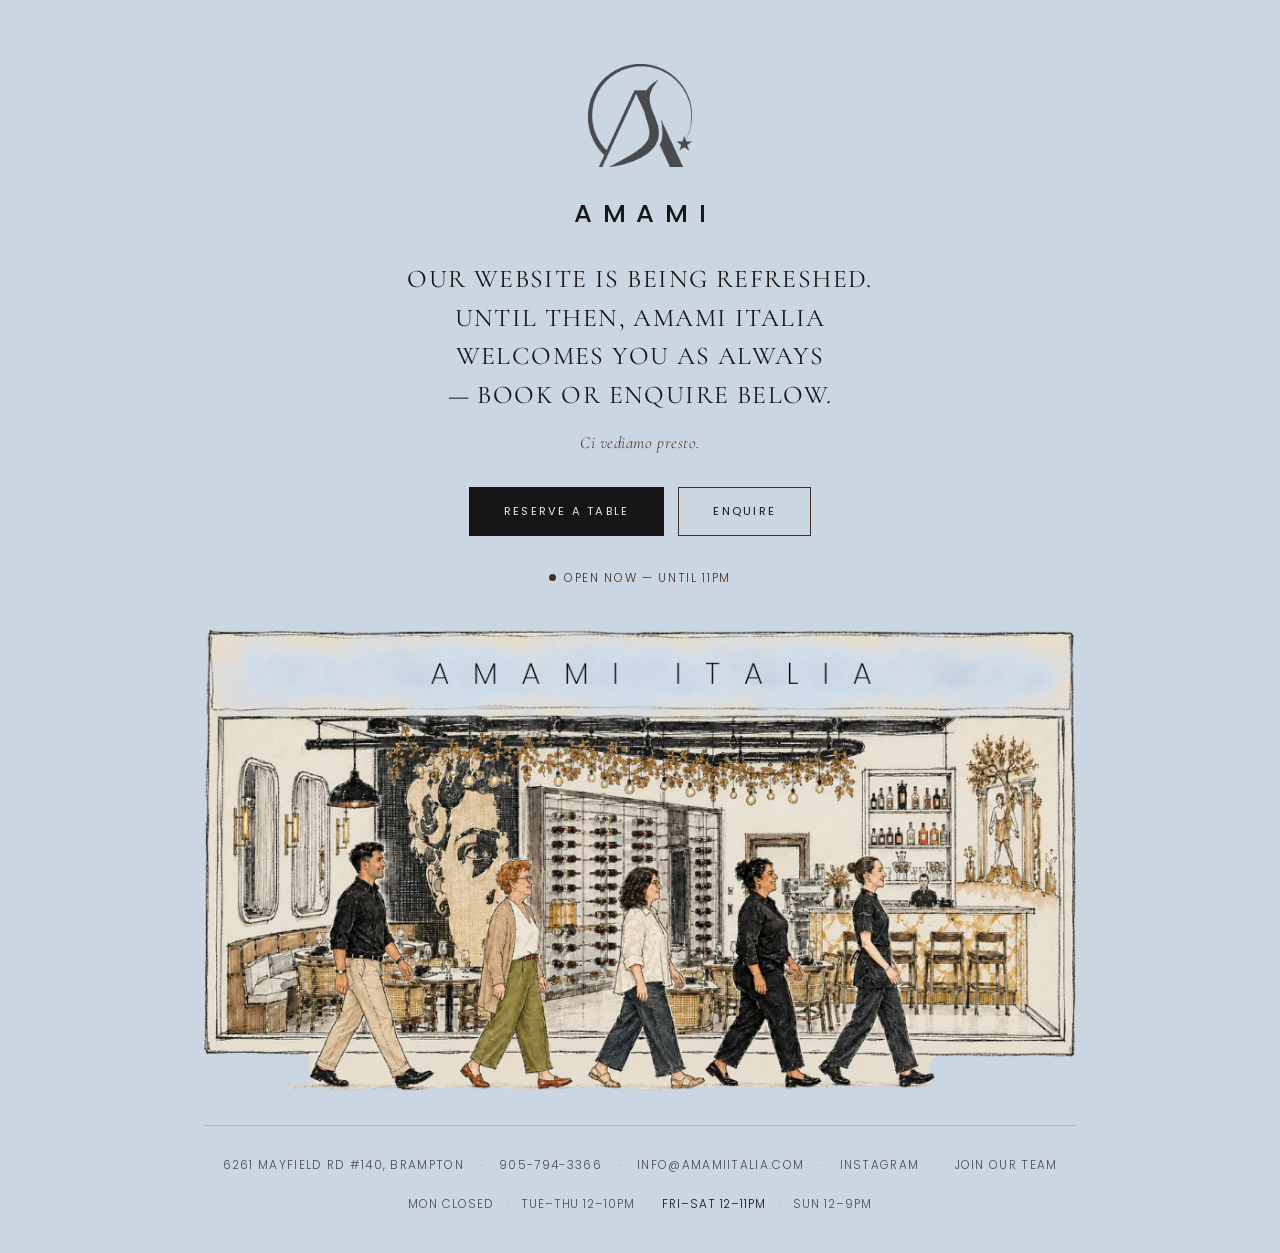
==== index.html @ ec907cfc "Point URLs at www.amamiitalia.com, label careers "Join Our Team" The Vercel project is git-linked, s" ====
<!doctype html>
<html lang="en-CA">
<head>
<meta charset="utf-8">
<meta name="viewport" content="width=device-width,initial-scale=1,viewport-fit=cover">
<title>Amami Italia — Tuscan Restaurant &amp; Lounge in Brampton</title>
<meta name="description" content="Amami Italia — Tuscan restaurant, lounge and catering in Brampton. Our website is being refreshed; reserve a table, call us or enquire here in the meantime.">
<meta name="theme-color" content="#cbd6e3">
<meta name="robots" content="index,follow">
<link rel="canonical" href="https://www.amamiitalia.com/">

<link rel="icon" href="assets/favicon.ico" sizes="any">
<link rel="icon" type="image/png" href="assets/favicon-512.png" sizes="512x512">
<link rel="apple-touch-icon" href="assets/apple-touch-icon.png">

<meta property="og:type" content="website">
<meta property="og:site_name" content="Amami Italia">
<meta property="og:locale" content="en_CA">
<meta property="og:url" content="https://www.amamiitalia.com/">
<meta property="og:title" content="Amami Italia — Tuscan Restaurant &amp; Lounge in Brampton">
<meta property="og:description" content="Our website is being refreshed. Until then, reserve a table, call us or enquire.">
<meta property="og:image" content="https://www.amamiitalia.com/assets/og.png">
<meta property="og:image:width" content="1200">
<meta property="og:image:height" content="630">
<meta property="og:image:alt" content="Amami Italia — illustration of the dining room, wine wall and bar.">
<meta name="twitter:card" content="summary_large_image">
<meta name="twitter:image" content="https://www.amamiitalia.com/assets/og.png">

<script type="application/ld+json">{"@context":"https://schema.org","@type":"Restaurant","name":"Amami Italia","url":"https://www.amamiitalia.com/","image":"https://www.amamiitalia.com/assets/og.png","description":"Tuscan restaurant, lounge & catering in Brampton.","telephone":"+1-905-794-3366","email":"info@amamiitalia.com","priceRange":"$$$","servesCuisine":["Italian","Tuscan"],"address":{"@type":"PostalAddress","streetAddress":"6261 Mayfield Rd, #140","addressLocality":"Brampton","addressRegion":"ON","postalCode":"L6P 0X9","addressCountry":"CA"},"openingHoursSpecification":[{"@type":"OpeningHoursSpecification","dayOfWeek":["Tuesday","Wednesday","Thursday"],"opens":"12:00","closes":"22:00"},{"@type":"OpeningHoursSpecification","dayOfWeek":["Friday","Saturday"],"opens":"12:00","closes":"23:00"},{"@type":"OpeningHoursSpecification","dayOfWeek":"Sunday","opens":"12:00","closes":"21:00"}],"acceptsReservations":"https://www.opentable.ca/restref/client/?rid=1470808&lang=en-CA&ot_source=Restaurant%20website","sameAs":["https://www.instagram.com/amamiitalia_official"]}</script>

<link rel="preconnect" href="https://fonts.googleapis.com">
<link rel="preconnect" href="https://fonts.gstatic.com" crossorigin>
<link href="https://fonts.googleapis.com/css2?family=Cormorant+Garamond:ital,wght@0,300;0,400;0,500;1,300;1,400&family=Poppins:wght@300;400;500&display=swap" rel="stylesheet">
<link rel="stylesheet" href="assets/site.css">
</head>
<body>

<a class="skip" href="#main">Skip to content</a>

<main class="stage" id="main">
  <picture>
    <source srcset="assets/amami-mark.webp" type="image/webp">
    <img class="mark" src="assets/amami-mark.png" alt="" width="1069" height="1057" fetchpriority="high" decoding="async">
  </picture>

  <h1 class="wordmark">AMAMI</h1>

  <p class="notice">Our website is being refreshed. Until then, Amami Italia welcomes you as always — book or enquire below.</p>
  <p class="sign">Ci vediamo presto.</p>

  <div class="actions">
    <a class="btn btn--solid" href="https://www.opentable.ca/restref/client/?rid=1470808&amp;lang=en-CA&amp;ot_source=Restaurant%20website" target="_blank" rel="noopener">Reserve a table</a>
    <a class="btn btn--line btn--call" href="tel:+19057943366">Call us</a>
    <a class="btn btn--line" href="mailto:info@amamiitalia.com?subject=Enquiry%20%E2%80%94%20Amami%20Italia">Enquire</a>
  </div>

  <p class="status" id="status" role="status"></p>

  <figure class="scene">
    <picture>
      <source srcset="assets/storefront.webp" type="image/webp">
      <img src="assets/storefront.png" alt="Illustration of the Amami Italia dining room — the wine wall, the bar, and the team walking the floor" width="954" height="506" decoding="async">
    </picture>
  </figure>

  <footer class="detail">
    <div class="detail__row">
      <a href="https://www.google.com/maps/dir/?api=1&amp;destination=6261+Mayfield+Rd+%23140,+Brampton,+ON+L6P+0X9" target="_blank" rel="noopener">6261 Mayfield Rd #140, Brampton</a>
      <span class="sep">·</span>
      <a href="tel:+19057943366">905-794-3366</a>
      <span class="sep">·</span>
      <a href="mailto:info@amamiitalia.com">info@amamiitalia.com</a>
      <span class="sep">·</span>
      <a href="https://www.instagram.com/amamiitalia_official" target="_blank" rel="noopener">Instagram</a>
      <span class="sep">·</span>
      <a href="/careers">Join Our Team</a>
    </div>
    <div class="detail__row detail__hours">
      <span data-day="1">Mon closed</span><span class="sep">·</span>
      <span data-day="2,3,4">Tue–Thu 12–10pm</span><span class="sep">·</span>
      <span data-day="5,6">Fri–Sat 12–11pm</span><span class="sep">·</span>
      <span data-day="0">Sun 12–9pm</span>
    </div>
  </footer>
</main>

<script>
(function () {
  // Hours in the restaurant's own timezone, so the answer is right
  // whatever timezone the visitor is browsing from.
  var TZ = 'America/Toronto';
  var HOURS = { 0:[12,21], 1:null, 2:[12,22], 3:[12,22], 4:[12,22], 5:[12,23], 6:[12,23] };
  var DAYS  = ['Sunday','Monday','Tuesday','Wednesday','Thursday','Friday','Saturday'];

  function localNow() {
    var p, parts = {};
    try {
      p = new Intl.DateTimeFormat('en-CA', {
        timeZone: TZ, weekday: 'short', hour: 'numeric', minute: 'numeric', hour12: false
      }).formatToParts(new Date());
    } catch (e) { return null; }           // no Intl/tz support → leave the list alone
    p.forEach(function (x) { parts[x.type] = x.value; });
    var wd = ['Sun','Mon','Tue','Wed','Thu','Fri','Sat'].indexOf(parts.weekday);
    var hh = parseInt(parts.hour, 10);
    if (wd < 0 || isNaN(hh)) return null;
    return { day: wd, mins: (hh % 24) * 60 + parseInt(parts.minute, 10) };
  }

  function label(h) { var m = h % 12 || 12; return m + (h >= 12 && h < 24 ? 'pm' : 'am'); }

  function nextOpening(day) {
    for (var i = 1; i <= 7; i++) {
      var d = (day + i) % 7;
      if (HOURS[d]) return (i === 1 ? 'tomorrow' : DAYS[d]) + ' at ' + label(HOURS[d][0]);
    }
    return null;
  }

  var now = localNow();
  if (!now) return;

  var el = document.getElementById('status');
  var today = HOURS[now.day];
  var open = today && now.mins >= today[0] * 60 && now.mins < today[1] * 60;
  var text;

  if (open) {
    text = 'Open now — until ' + label(today[1]);
  } else if (today && now.mins < today[0] * 60) {
    text = 'Opens today at ' + label(today[0]);
  } else {
    var nxt = nextOpening(now.day);
    text = nxt ? 'Closed — opens ' + nxt : 'Closed';
  }

  el.setAttribute('data-state', open ? 'open' : 'closed');
  el.innerHTML = '<span class="status__dot" aria-hidden="true"></span>';
  el.appendChild(document.createTextNode(text));

  // Mark today's entry in the hours list so it's findable at a glance.
  var cells = document.querySelectorAll('.detail__hours [data-day]');
  for (var i = 0; i < cells.length; i++) {
    var days = cells[i].getAttribute('data-day').split(',');
    if (days.indexOf(String(now.day)) !== -1) {
      cells[i].setAttribute('data-today', '');
      break;
    }
  }
})();
</script>

</body>
</html>
---- assets/site.css ----
/* ==========================================================================
   Amami Italia — shared styles
   Palette and type are taken from the brand deck:
   Charcoal Black / Warm Beige / Mist Blue / Tuscan Brown / Medium Rare Red,
   Cormorant Garamond (display) + Poppins (body).
   ========================================================================== */

:root{
  --mist:      #cbd6e3;
  --charcoal:  #161616;
  --beige:     #eee9da;
  --brown:     #462e24;
  --rare:      #812b28;
  /* .72 alpha keeps secondary text at 5.9:1 on mist — AA for small text */
  --ink-soft:  rgba(22,22,22,.72);
  --rule:      rgba(70,46,36,.22);

  --display: "Cormorant Garamond", "Cormorant", Georgia, "Times New Roman", serif;
  --body:    "Poppins", "Helvetica Neue", Arial, sans-serif;
}

*,*::before,*::after{ box-sizing:border-box; }

html{ color-scheme:light; -webkit-text-size-adjust:100%; }

body{
  margin:0;
  background:var(--mist);
  color:var(--charcoal);
  font-family:var(--body);
  font-weight:300;
  -webkit-font-smoothing:antialiased;
}

/* Keyboard users land on a skip link before anything else. */
.skip{
  position:absolute; left:-9999px;
  padding:12px 18px;
  background:var(--charcoal); color:var(--beige);
  font-size:.75rem; letter-spacing:.14em; text-transform:uppercase; text-decoration:none;
  z-index:10;
}
.skip:focus{ left:16px; top:16px; }

.stage{
  max-width:920px;
  margin:0 auto;
  padding-inline:max(24px, env(safe-area-inset-left));
  padding-block:64px 40px;
  display:flex;
  flex-direction:column;
  align-items:center;
  gap:34px;
  text-align:center;
}

/* ---- mark + wordmark ---- */
.mark{ width:104px; height:auto; display:block; opacity:.72; }

.wordmark{
  margin:0;
  font-family:var(--body);
  font-weight:500;
  font-size:clamp(1.25rem,1rem + 1.2vw,1.6rem);
  letter-spacing:.42em;
  text-indent:.42em;            /* optical centring against the tracking */
  line-height:1;
}
.wordmark a{ color:inherit; text-decoration:none; }
.wordmark a:focus-visible{ outline:2px solid var(--rare); outline-offset:6px; }

/* A quiet label under the wordmark, e.g. "Careers" */
.eyebrow{
  margin:-22px 0 0;
  font-family:var(--display);
  font-size:1.05rem;
  font-style:italic;
  font-weight:300;
  letter-spacing:.16em;
  text-transform:uppercase;
  color:var(--brown);
}

/* ---- prose ---- */
.notice{
  margin:0;
  max-width:44ch;
  font-family:var(--display);
  font-weight:400;
  font-size:clamp(1.15rem,1rem + 1.1vw,1.6rem);
  line-height:1.5;
  letter-spacing:.055em;
  text-transform:uppercase;
  text-wrap:balance;
}

.lede{
  margin:0;
  max-width:60ch;
  font-size:.95rem;
  line-height:1.75;
  color:var(--ink-soft);
  text-wrap:pretty;
}

.sign{
  margin:-16px 0 0;
  font-family:var(--display);
  font-style:italic;
  font-weight:300;
  font-size:1.05rem;
  letter-spacing:.03em;
  color:var(--brown);
}

/* ---- actions ---- */
.actions{
  display:flex;
  flex-wrap:wrap;
  justify-content:center;
  gap:14px;
  width:100%;
}

.btn{
  display:inline-flex;
  align-items:center;
  justify-content:center;
  min-height:48px;              /* comfortable tap target */
  padding:15px 34px;
  font-family:var(--body);
  font-size:.7rem;
  font-weight:400;
  letter-spacing:.2em;
  text-transform:uppercase;
  text-decoration:none;
  border:1px solid var(--charcoal);
  transition:background-color .25s ease,color .25s ease,border-color .25s ease;
}
.btn--solid{ background:var(--charcoal); color:var(--beige); }
.btn--solid:hover,.btn--solid:focus-visible{ background:var(--rare); border-color:var(--rare); color:var(--beige); }
.btn--line{ background:transparent; color:var(--charcoal); border-color:var(--brown); }
.btn--line:hover,.btn--line:focus-visible{ background:var(--brown); border-color:var(--brown); color:var(--beige); }
.btn:focus-visible{ outline:2px solid var(--rare); outline-offset:3px; }

/* Calling is the top task on a phone, secondary on a desktop */
.btn--call{ display:none; }

/* ---- open-now status ---- */
.status{
  margin:0;
  min-height:1.1em;             /* reserve space so JS can't shift the layout */
  font-size:.74rem;
  letter-spacing:.14em;
  text-transform:uppercase;
  color:var(--ink-soft);
}
.status__dot{
  display:inline-block;
  width:7px; height:7px;
  margin-inline-end:8px;
  border-radius:50%;
  background:currentColor;
  vertical-align:.08em;
}
.status[data-state="open"]{ color:var(--brown); }

/* ---- the room ---- */
.scene{ margin:8px 0 0; width:100%; }
.scene img{ display:block; width:100%; max-width:100%; height:auto; }

/* ---- roles (careers) ---- */
.roles{
  width:100%;
  display:grid;
  grid-template-columns:repeat(auto-fit,minmax(220px,1fr));
  gap:1px;                       /* hairline grid drawn by the background */
  background:var(--rule);
  border:1px solid var(--rule);
  text-align:left;
}
.role{
  background:var(--mist);
  padding:26px 24px;
  display:flex;
  flex-direction:column;
  gap:8px;
}
.role h3{
  margin:0;
  font-family:var(--display);
  font-weight:500;
  font-size:1.2rem;
  letter-spacing:.06em;
  text-transform:uppercase;
}
.role p{
  margin:0;
  font-size:.82rem;
  line-height:1.7;
  color:var(--ink-soft);
}

/* ---- section heading ---- */
.section-title{
  margin:0;
  font-size:.72rem;
  font-weight:400;
  letter-spacing:.24em;
  text-transform:uppercase;
  color:var(--ink-soft);
}

/* ---- details / footer ---- */
.detail{
  width:100%;
  border-top:1px solid var(--rule);
  padding-top:22px;
  display:flex;
  flex-direction:column;
  gap:6px;
  font-size:.74rem;
  letter-spacing:.11em;
  text-transform:uppercase;
  color:var(--ink-soft);
}
.detail a{
  display:inline-block;
  padding:9px 2px;              /* ≥44px tall hit area */
  color:inherit;
  text-decoration:none;
  border-bottom:1px solid transparent;
  transition:color .2s ease,border-color .2s ease;
}
.detail a:hover,.detail a:focus-visible{ color:var(--rare); border-bottom-color:var(--rare); }
.detail a:focus-visible{ outline:2px solid var(--rare); outline-offset:2px; }
.detail a[aria-current="page"]{ color:var(--charcoal); border-bottom-color:var(--rule); }
.detail__row{
  display:flex;
  flex-wrap:wrap;
  justify-content:center;
  align-items:center;
  gap:0 14px;
}
.sep{ color:rgba(70,46,36,.45); }
.detail__hours{ letter-spacing:.08em; gap:4px 12px; padding-top:6px; }
.detail__hours span{ white-space:nowrap; }
.detail__hours [data-today]{ color:var(--charcoal); }

/* ==========================================================================
   Phones
   ========================================================================== */
@media (max-width:560px){
  .stage{ padding-block:44px 32px; gap:26px; }
  .mark{ width:84px; }

  /* Stack the actions full-width so each is an easy, unambiguous tap. */
  .actions{ flex-direction:column; align-items:stretch; gap:10px; max-width:340px; }
  .btn{ width:100%; padding:16px 20px; }
  .btn--call{ display:inline-flex; }

  .roles{ grid-template-columns:1fr; }
  .role{ padding:22px 20px; }

  .detail{ gap:2px; }
  .detail__row{ flex-direction:column; gap:0; }
  .detail__row .sep{ display:none; }
  .detail a{ padding:11px 2px; }
  .detail__hours{
    flex-direction:row; flex-wrap:wrap; justify-content:center;
    gap:4px 10px; font-size:.7rem; padding-top:10px;
  }
  .detail__hours .sep{ display:inline; }
}

@media (prefers-reduced-motion:reduce){
  *{ transition:none !important; }
}
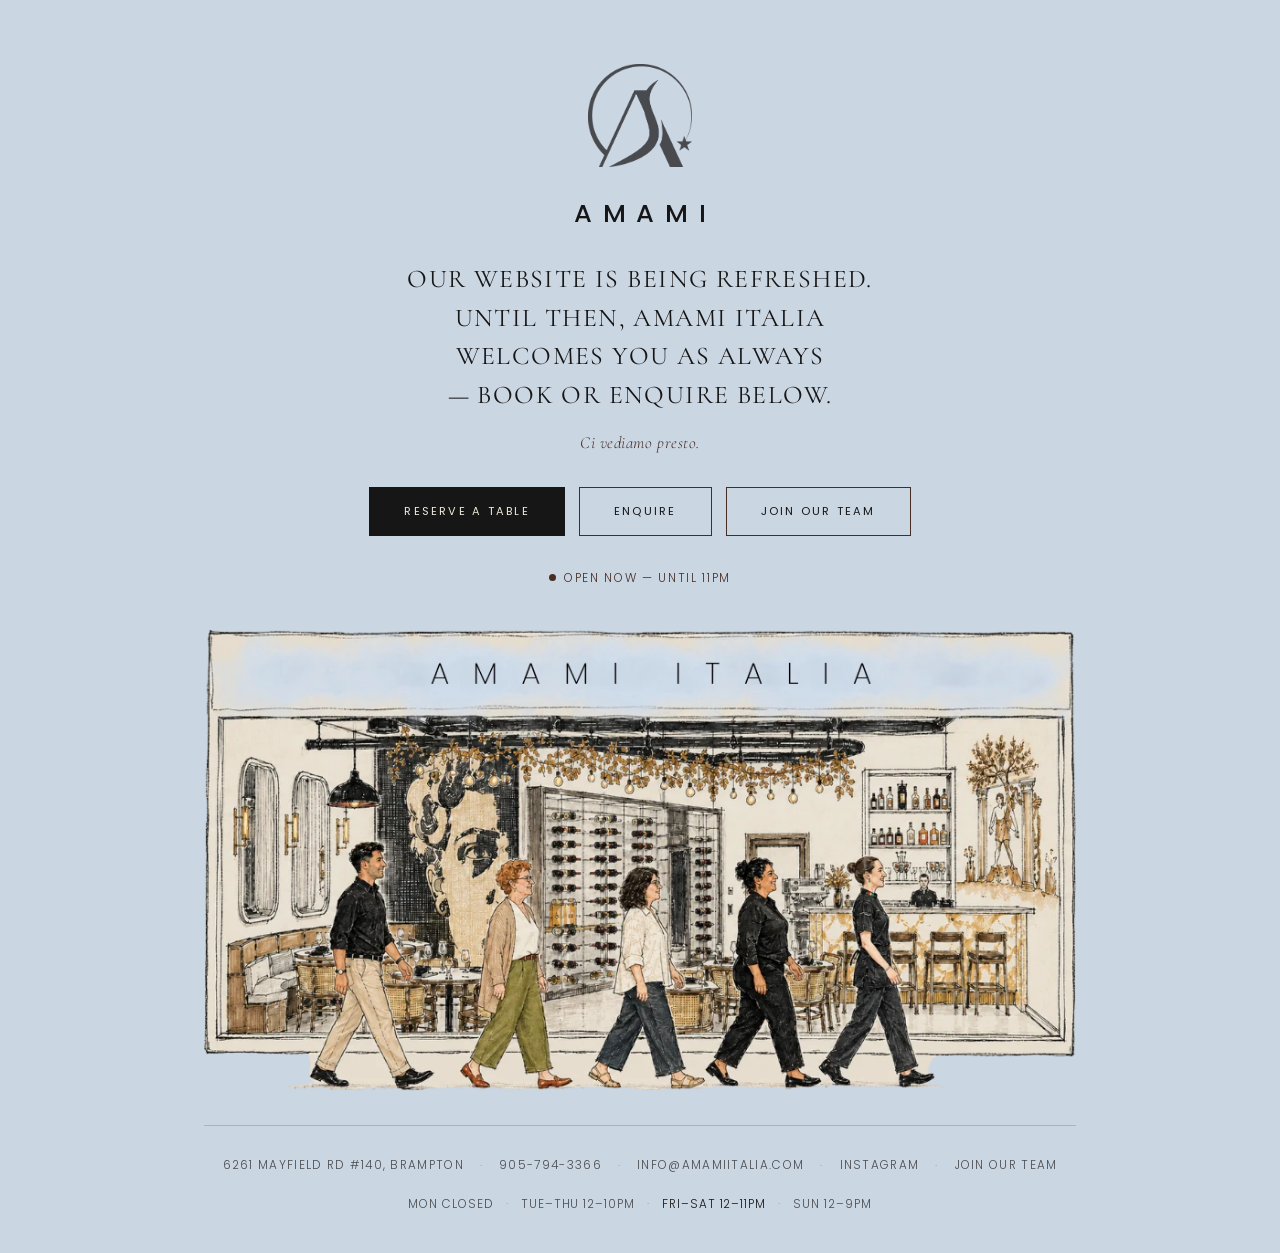
==== commit 91aa1f74: "Add "Join our team" button next to Enquire Links to the existing /careers page, giving it the same v" ====
--- a/index.html
+++ b/index.html
@@ -52,6 +52,7 @@
     <a class="btn btn--solid" href="https://www.opentable.ca/restref/client/?rid=1470808&amp;lang=en-CA&amp;ot_source=Restaurant%20website" target="_blank" rel="noopener">Reserve a table</a>
     <a class="btn btn--line btn--call" href="tel:+19057943366">Call us</a>
     <a class="btn btn--line" href="mailto:info@amamiitalia.com?subject=Enquiry%20%E2%80%94%20Amami%20Italia">Enquire</a>
+    <a class="btn btn--line" href="/careers">Join our team</a>
   </div>
 
   <p class="status" id="status" role="status"></p>
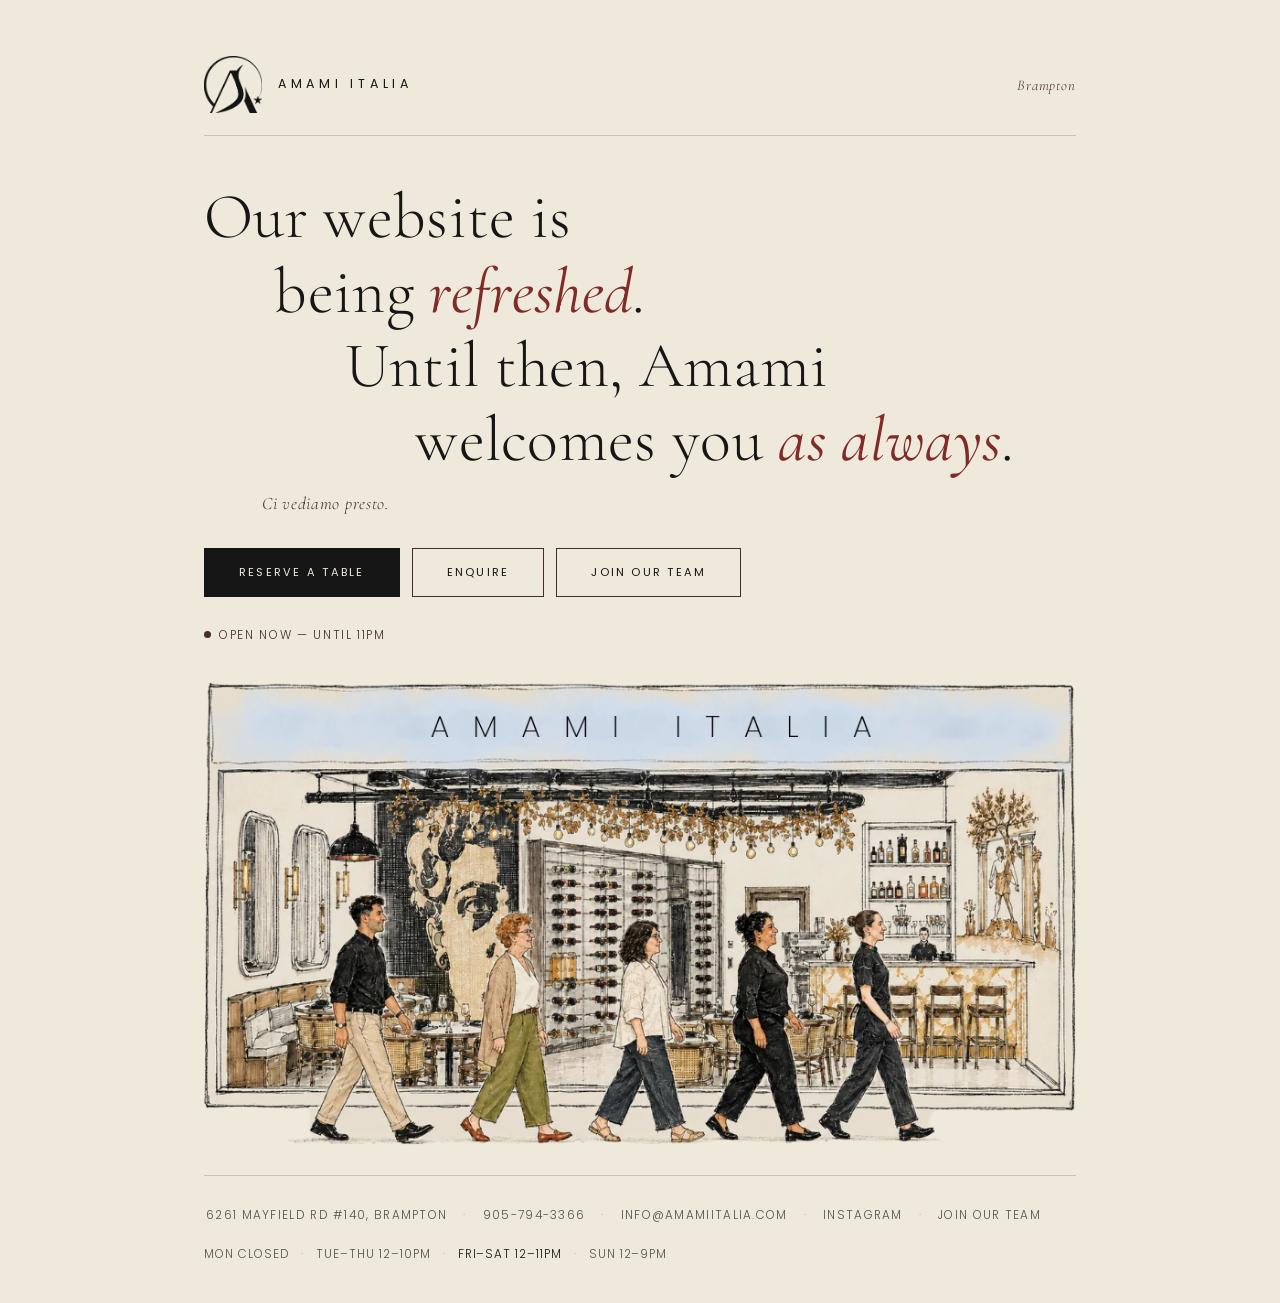
==== commit 8e5494da: "Move the holding page to Warm Beige, add the enquiry form Design - Background moves from Mist Blue t" ====
--- a/index.html
+++ b/index.html
@@ -5,7 +5,7 @@
 <meta name="viewport" content="width=device-width,initial-scale=1,viewport-fit=cover">
 <title>Amami Italia — Tuscan Restaurant &amp; Lounge in Brampton</title>
 <meta name="description" content="Amami Italia — Tuscan restaurant, lounge and catering in Brampton. Our website is being refreshed; reserve a table, call us or enquire here in the meantime.">
-<meta name="theme-color" content="#cbd6e3">
+<meta name="theme-color" content="#eee9da">
 <meta name="robots" content="index,follow">
 <link rel="canonical" href="https://www.amamiitalia.com/">
 
@@ -38,24 +38,98 @@
 <a class="skip" href="#main">Skip to content</a>
 
 <main class="stage" id="main">
-  <picture>
-    <source srcset="assets/amami-mark.webp" type="image/webp">
-    <img class="mark" src="assets/amami-mark.png" alt="" width="1069" height="1057" fetchpriority="high" decoding="async">
-  </picture>
-
-  <h1 class="wordmark">AMAMI</h1>
-
-  <p class="notice">Our website is being refreshed. Until then, Amami Italia welcomes you as always — book or enquire below.</p>
+  <div class="lockup">
+    <picture>
+      <source srcset="assets/amami-mark.webp" type="image/webp">
+      <img class="mark" src="assets/amami-mark.png" alt="" width="1069" height="1057" fetchpriority="high" decoding="async">
+    </picture>
+    <p class="wordmark">AMAMI ITALIA</p>
+    <p class="lockup__note">Brampton</p>
+  </div>
+
+  <h1 class="display">
+    <span>Our website is</span>
+    <span>being <em>refreshed</em>.</span>
+    <span>Until then, Amami</span>
+    <span>welcomes you <em>as always</em>.</span>
+  </h1>
+
   <p class="sign">Ci vediamo presto.</p>
 
   <div class="actions">
     <a class="btn btn--solid" href="https://www.opentable.ca/restref/client/?rid=1470808&amp;lang=en-CA&amp;ot_source=Restaurant%20website" target="_blank" rel="noopener">Reserve a table</a>
     <a class="btn btn--line btn--call" href="tel:+19057943366">Call us</a>
-    <a class="btn btn--line" href="mailto:info@amamiitalia.com?subject=Enquiry%20%E2%80%94%20Amami%20Italia">Enquire</a>
-    <a class="btn btn--line" href="/careers">Join our team</a>
+    <a class="btn btn--line" id="enquire-toggle" href="#enquire" aria-expanded="false" aria-controls="enquire">Enquire</a>
+    <a class="btn btn--line" href="/careers">Join Our Team</a>
   </div>
 
   <p class="status" id="status" role="status"></p>
+
+  <!-- Enquiry. Hidden by JS on load; without JS it simply sits open and
+       posts natively, so the form never becomes a dead button. -->
+  <section class="enquire" id="enquire" aria-labelledby="enquire-title">
+    <h2 class="section-title" id="enquire-title">Send us an enquiry</h2>
+
+    <form class="form" id="enquire-form" method="post"
+          action="https://script.google.com/macros/s/AKfycbzx8c22GI36anssZl5imV-w6rfRga85NT2eCyl0RQuG3f6u7kL8jLaX8r7qEBHPiwr75A/exec">
+      <input type="hidden" name="form" value="enquiry">
+      <!-- honeypot: real people leave this empty -->
+      <p class="hp" aria-hidden="true"><label>Website<input type="text" name="company_website" tabindex="-1" autocomplete="off"></label></p>
+
+      <div class="field">
+        <label for="e-name">Name</label>
+        <input id="e-name" name="name" type="text" autocomplete="name" required>
+      </div>
+
+      <div class="field-row">
+        <div class="field">
+          <label for="e-email">Email</label>
+          <input id="e-email" name="email" type="email" autocomplete="email" required>
+        </div>
+        <div class="field">
+          <label for="e-phone">Phone</label>
+          <input id="e-phone" name="phone" type="tel" autocomplete="tel" required>
+        </div>
+      </div>
+
+      <div class="field">
+        <label for="e-type">What is this about</label>
+        <select id="e-type" name="type" required>
+          <option value="">Choose one</option>
+          <option>Private event or party</option>
+          <option>Catering</option>
+          <option>Large group booking</option>
+          <option>Media or partnership</option>
+          <option>Something else</option>
+        </select>
+      </div>
+
+      <div class="field-row">
+        <div class="field">
+          <label for="e-date">Date <span class="opt">optional</span></label>
+          <input id="e-date" name="date" type="date">
+        </div>
+        <div class="field">
+          <label for="e-guests">Guests <span class="opt">optional</span></label>
+          <input id="e-guests" name="guests" type="number" min="1" max="500" inputmode="numeric">
+        </div>
+      </div>
+
+      <div class="field">
+        <label for="e-message">Tell us a little more</label>
+        <textarea id="e-message" name="message" rows="4" required></textarea>
+      </div>
+
+      <p class="form-error" id="enquire-error" role="alert" hidden></p>
+
+      <button class="btn btn--solid form-submit" type="submit" id="enquire-submit">Send enquiry</button>
+      <p class="form-note">We reply from <a href="mailto:info@amamiitalia.com">info@amamiitalia.com</a>, usually within a day.</p>
+    </form>
+
+    <p class="form-done" id="enquire-done" role="status" hidden>
+      Grazie — your enquiry is with us. We will be in touch shortly.
+    </p>
+  </section>
 
   <figure class="scene">
     <picture>
@@ -150,5 +224,7 @@
 })();
 </script>
 
+<script src="assets/enquiry.js" defer></script>
+
 </body>
 </html>
--- a/assets/site.css
+++ b/assets/site.css
@@ -11,7 +11,10 @@
   --beige:     #eee9da;
   --brown:     #462e24;
   --rare:      #812b28;
-  /* .72 alpha keeps secondary text at 5.9:1 on mist — AA for small text */
+  /* The page sits on Warm Beige; Mist Blue is kept for the illustration's
+     own sky band and the careers role cards, so the deck stays intact. */
+  --paper:     var(--beige);
+  /* .72 alpha keeps secondary text at 7.9:1 on beige — AA for small text */
   --ink-soft:  rgba(22,22,22,.72);
   --rule:      rgba(70,46,36,.22);
 
@@ -25,7 +28,7 @@
 
 body{
   margin:0;
-  background:var(--mist);
+  background:var(--paper);
   color:var(--charcoal);
   font-family:var(--body);
   font-weight:300;
@@ -42,32 +45,84 @@
 }
 .skip:focus{ left:16px; top:16px; }
 
+/* The composition is left-anchored, the way the brand deck sets its pages —
+   the eye starts at the mark and falls down the stagger to the room. */
 .stage{
   max-width:920px;
   margin:0 auto;
   padding-inline:max(24px, env(safe-area-inset-left));
-  padding-block:64px 40px;
+  padding-block:56px 40px;
   display:flex;
   flex-direction:column;
+  align-items:flex-start;
+  gap:30px;
+  text-align:left;
+}
+
+/* ---- logo lockup ---- */
+/* Mark and wordmark ride together on one baseline, letterhead-style, so the
+   brand signs the page without competing with the headline. */
+.lockup{
+  display:flex;
   align-items:center;
-  gap:34px;
-  text-align:center;
-}
-
-/* ---- mark + wordmark ---- */
-.mark{ width:104px; height:auto; display:block; opacity:.72; }
+  gap:16px;
+  width:100%;
+  padding-bottom:22px;
+  border-bottom:1px solid var(--rule);
+}
+
+.mark{ width:58px; height:auto; display:block; flex:none; }
 
 .wordmark{
   margin:0;
   font-family:var(--body);
-  font-weight:500;
-  font-size:clamp(1.25rem,1rem + 1.2vw,1.6rem);
-  letter-spacing:.42em;
-  text-indent:.42em;            /* optical centring against the tracking */
+  font-weight:400;
+  font-size:.78rem;
+  letter-spacing:.38em;
   line-height:1;
+  color:var(--charcoal);
 }
 .wordmark a{ color:inherit; text-decoration:none; }
 .wordmark a:focus-visible{ outline:2px solid var(--rare); outline-offset:6px; }
+
+/* A quiet right-hand note on the same rule — city, or a status word. */
+.lockup__note{
+  margin:0 0 0 auto;
+  font-family:var(--display);
+  font-style:italic;
+  font-weight:300;
+  font-size:.92rem;
+  letter-spacing:.06em;
+  color:var(--brown);
+}
+
+/* ---- the display headline ---- */
+/* Each line steps in a little further. The stagger is the whole idea:
+   it reads as handwriting on a card rather than a centred announcement. */
+.display{
+  margin:14px 0 0;
+  max-width:100%;
+  font-family:var(--display);
+  font-weight:300;
+  font-size:clamp(2.1rem, 1.1rem + 4.4vw, 4rem);
+  line-height:1.16;
+  letter-spacing:.005em;
+  text-transform:none;
+  color:var(--charcoal);
+}
+.display span{ display:block; }
+.display span:nth-child(2){ padding-left:1.1em; }
+.display span:nth-child(3){ padding-left:2.2em; }
+.display span:nth-child(4){ padding-left:3.3em; }
+
+/* Medium Rare Red, italic, on the word the sentence turns on.
+   nowrap so a narrow screen never splits the accent phrase in half. */
+.display em{
+  font-style:italic;
+  font-weight:400;
+  color:var(--rare);
+  white-space:nowrap;
+}
 
 /* A quiet label under the wordmark, e.g. "Careers" */
 .eyebrow{
@@ -103,13 +158,15 @@
   text-wrap:pretty;
 }
 
+/* Sits under the last, deepest line of the stagger and continues it. */
 .sign{
-  margin:-16px 0 0;
+  margin:-14px 0 0;
+  padding-left:3.3em;
   font-family:var(--display);
   font-style:italic;
   font-weight:300;
-  font-size:1.05rem;
-  letter-spacing:.03em;
+  font-size:1.1rem;
+  letter-spacing:.04em;
   color:var(--brown);
 }
 
@@ -117,9 +174,10 @@
 .actions{
   display:flex;
   flex-wrap:wrap;
-  justify-content:center;
-  gap:14px;
-  width:100%;
+  justify-content:flex-start;
+  gap:12px;
+  width:100%;
+  margin-top:4px;
 }
 
 .btn{
@@ -238,7 +296,7 @@
 .detail__row{
   display:flex;
   flex-wrap:wrap;
-  justify-content:center;
+  justify-content:flex-start;
   align-items:center;
   gap:0 14px;
 }
@@ -251,11 +309,23 @@
    Phones
    ========================================================================== */
 @media (max-width:560px){
-  .stage{ padding-block:44px 32px; gap:26px; }
-  .mark{ width:84px; }
+  .stage{ padding-block:36px 32px; gap:24px; }
+  .mark{ width:46px; }
+
+  /* The stagger has to give way on a narrow column, or the last line runs
+     off the page. Halve it — the step is still legible, the lines still fit. */
+  .display{ font-size:clamp(1.7rem,1rem + 3.6vw,2.2rem); line-height:1.22; }
+  .display span:nth-child(2){ padding-left:.55em; }
+  .display span:nth-child(3){ padding-left:1.1em; }
+  .display span:nth-child(4){ padding-left:1.65em; }
+  .sign{ padding-left:1.65em; font-size:1rem; }
+
+  .lockup{ gap:12px; padding-bottom:18px; }
+  .wordmark{ font-size:.66rem; letter-spacing:.3em; }
+  .lockup__note{ font-size:.82rem; }
 
   /* Stack the actions full-width so each is an easy, unambiguous tap. */
-  .actions{ flex-direction:column; align-items:stretch; gap:10px; max-width:340px; }
+  .actions{ flex-direction:column; align-items:stretch; gap:10px; max-width:none; }
   .btn{ width:100%; padding:16px 20px; }
   .btn--call{ display:inline-flex; }
 
@@ -263,11 +333,11 @@
   .role{ padding:22px 20px; }
 
   .detail{ gap:2px; }
-  .detail__row{ flex-direction:column; gap:0; }
+  .detail__row{ flex-direction:column; align-items:flex-start; gap:0; }
   .detail__row .sep{ display:none; }
   .detail a{ padding:11px 2px; }
   .detail__hours{
-    flex-direction:row; flex-wrap:wrap; justify-content:center;
+    flex-direction:row; flex-wrap:wrap; justify-content:flex-start;
     gap:4px 10px; font-size:.7rem; padding-top:10px;
   }
   .detail__hours .sep{ display:inline; }
@@ -276,3 +346,140 @@
 @media (prefers-reduced-motion:reduce){
   *{ transition:none !important; }
 }
+
+/* ==========================================================================
+   Enquiry form
+   Lives under the actions row on the holding page. Quiet by default — the
+   panel only opens when someone asks for it, so the page stays a held breath.
+   ========================================================================== */
+
+.enquire{
+  width:100%;
+  max-width:560px;
+  text-align:left;
+  border-top:1px solid var(--rule);
+  padding-top:26px;
+  display:flex;
+  flex-direction:column;
+  gap:20px;
+  animation:enquire-in .32s ease both;
+}
+.enquire[hidden]{ display:none; }
+.enquire .section-title{ text-align:left; }
+
+@keyframes enquire-in{
+  from{ opacity:0; transform:translateY(-6px); }
+  to  { opacity:1; transform:none; }
+}
+@media (prefers-reduced-motion:reduce){
+  .enquire{ animation:none; }
+}
+
+.form{ display:flex; flex-direction:column; gap:16px; }
+
+.field{ display:flex; flex-direction:column; gap:7px; flex:1 1 0; min-width:0; }
+.field-row{ display:flex; gap:14px; }
+
+.field label{
+  font-size:.66rem;
+  letter-spacing:.18em;
+  text-transform:uppercase;
+  color:var(--ink-soft);
+}
+.field .opt{
+  letter-spacing:.08em;
+  text-transform:none;
+  font-style:italic;
+  opacity:.7;
+}
+
+.field input,
+.field select,
+.field textarea{
+  width:100%;
+  min-height:46px;
+  padding:12px 14px;
+  font-family:var(--body);
+  font-size:.9rem;
+  font-weight:300;
+  color:var(--charcoal);
+  background:rgba(255,255,255,.5);
+  border:1px solid var(--rule);
+  border-radius:0;
+  transition:border-color .2s ease, background-color .2s ease;
+  -webkit-appearance:none;
+  appearance:none;
+}
+.field textarea{ min-height:112px; resize:vertical; line-height:1.65; }
+
+/* the caret, drawn rather than borrowed, so it matches the palette */
+.field select{
+  background-image:url("data:image/svg+xml,%3Csvg xmlns='http://www.w3.org/2000/svg' width='10' height='6' viewBox='0 0 10 6'%3E%3Cpath d='M1 1l4 4 4-4' fill='none' stroke='%23462e24' stroke-width='1.2'/%3E%3C/svg%3E");
+  background-repeat:no-repeat;
+  background-position:right 14px center;
+  padding-right:36px;
+}
+
+.field input:hover,
+.field select:hover,
+.field textarea:hover{ border-color:rgba(70,46,36,.42); }
+
+.field input:focus,
+.field select:focus,
+.field textarea:focus{
+  outline:none;
+  background:rgba(255,255,255,.82);
+  border-color:var(--brown);
+  box-shadow:0 0 0 2px rgba(70,46,36,.14);
+}
+
+.field input::placeholder,
+.field textarea::placeholder{ color:rgba(22,22,22,.38); }
+
+/* honeypot — present for bots, gone for everyone else */
+.hp{ position:absolute; left:-9999px; width:1px; height:1px; overflow:hidden; }
+
+.form-submit{ align-self:flex-start; margin-top:4px; }
+.form-submit[disabled]{ opacity:.6; cursor:progress; }
+
+.form-note{
+  margin:0;
+  font-size:.72rem;
+  line-height:1.6;
+  letter-spacing:.04em;
+  color:var(--ink-soft);
+}
+.form-note a{ color:inherit; text-decoration:underline; text-underline-offset:3px; }
+.form-note a:hover{ color:var(--rare); }
+
+.form-error{
+  margin:0;
+  padding:11px 14px;
+  font-size:.78rem;
+  line-height:1.6;
+  color:var(--rare);
+  background:rgba(129,43,40,.07);
+  border-left:2px solid var(--rare);
+}
+.form-error[hidden]{ display:none; }
+
+.form-done{
+  margin:0;
+  padding:22px 20px;
+  font-family:var(--display);
+  font-size:1.15rem;
+  font-weight:400;
+  letter-spacing:.05em;
+  line-height:1.55;
+  text-align:left;
+  color:var(--brown);
+  border:1px solid var(--rule);
+  background:rgba(255,255,255,.46);
+}
+.form-done[hidden]{ display:none; }
+
+@media (max-width:560px){
+  .enquire{ padding-top:22px; gap:16px; }
+  .field-row{ flex-direction:column; gap:16px; }
+  .form-submit{ align-self:stretch; }
+}
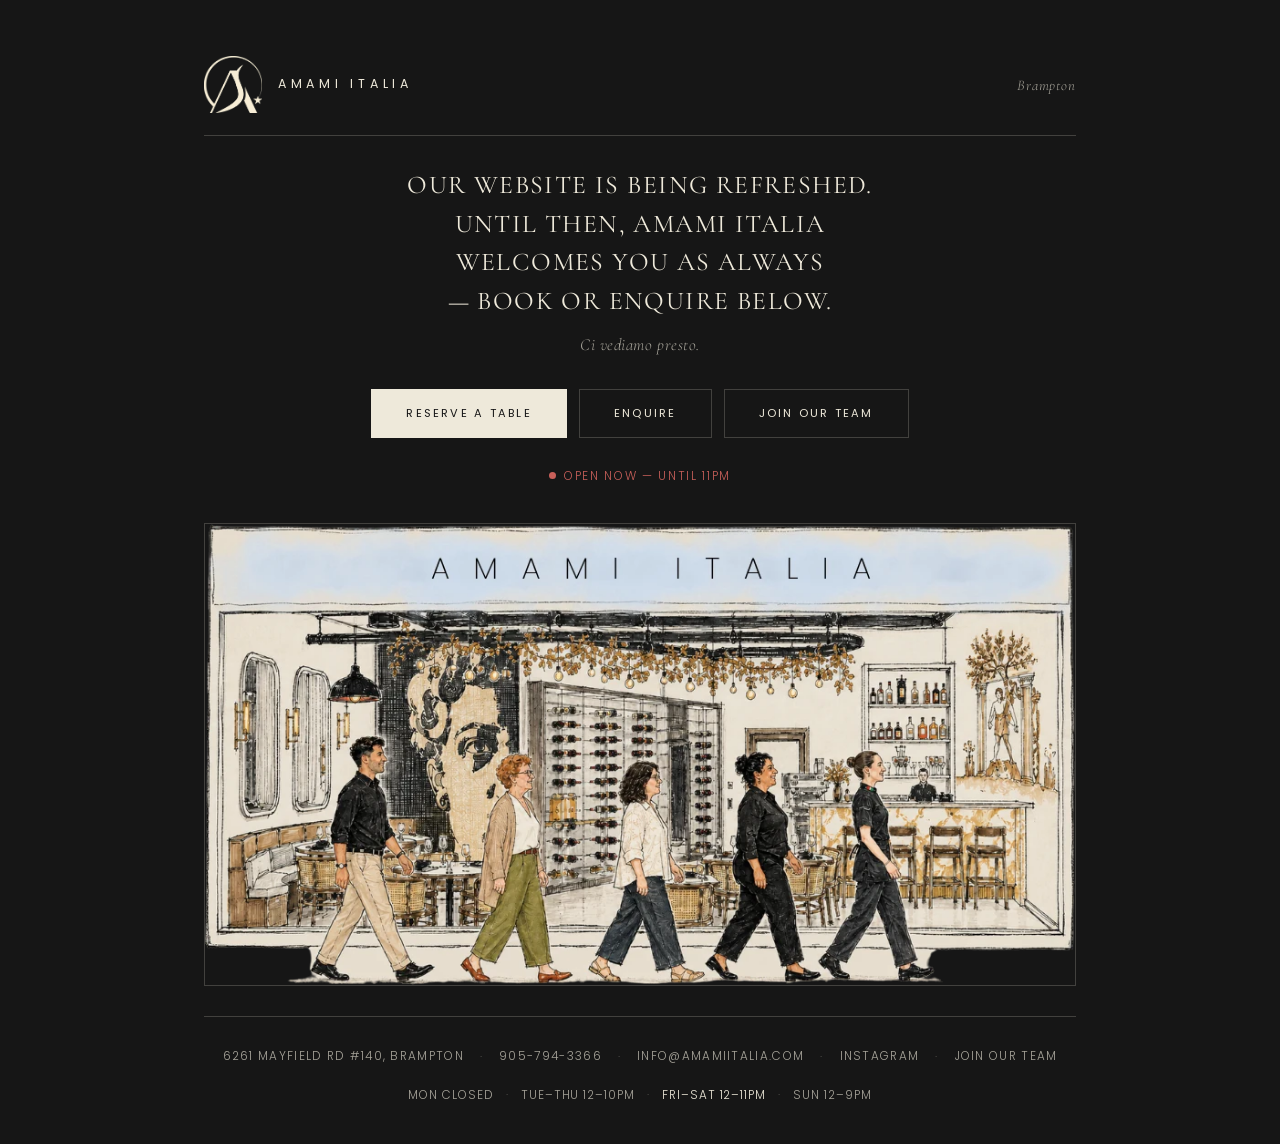
==== commit e3ac21d0: "Run the holding page on Charcoal with Warm Beige type - Background #161616, type #eee9da. Mist Blue " ====
--- a/index.html
+++ b/index.html
@@ -5,7 +5,7 @@
 <meta name="viewport" content="width=device-width,initial-scale=1,viewport-fit=cover">
 <title>Amami Italia — Tuscan Restaurant &amp; Lounge in Brampton</title>
 <meta name="description" content="Amami Italia — Tuscan restaurant, lounge and catering in Brampton. Our website is being refreshed; reserve a table, call us or enquire here in the meantime.">
-<meta name="theme-color" content="#eee9da">
+<meta name="theme-color" content="#161616">
 <meta name="robots" content="index,follow">
 <link rel="canonical" href="https://www.amamiitalia.com/">
 
@@ -47,13 +47,7 @@
     <p class="lockup__note">Brampton</p>
   </div>
 
-  <h1 class="display">
-    <span>Our website is</span>
-    <span>being <em>refreshed</em>.</span>
-    <span>Until then, Amami</span>
-    <span>welcomes you <em>as always</em>.</span>
-  </h1>
-
+  <h1 class="notice">Our website is being refreshed. Until then, Amami Italia welcomes you as always — book or enquire below.</h1>
   <p class="sign">Ci vediamo presto.</p>
 
   <div class="actions">
--- a/assets/site.css
+++ b/assets/site.css
@@ -11,12 +11,17 @@
   --beige:     #eee9da;
   --brown:     #462e24;
   --rare:      #812b28;
-  /* The page sits on Warm Beige; Mist Blue is kept for the illustration's
-     own sky band and the careers role cards, so the deck stays intact. */
-  --paper:     var(--beige);
-  /* .72 alpha keeps secondary text at 7.9:1 on beige — AA for small text */
-  --ink-soft:  rgba(22,22,22,.72);
-  --rule:      rgba(70,46,36,.22);
+  /* The page runs on Charcoal with Warm Beige type. Mist Blue and Tuscan
+     Brown stay where the deck puts them — the illustration's sky band and
+     the careers role cards — so nothing is dropped from the palette. */
+  --paper:     var(--charcoal);
+  --ink:       var(--beige);
+  /* .68 alpha keeps secondary type at 7.4:1 on charcoal — AA for small text */
+  --ink-soft:  rgba(238,233,218,.68);
+  --rule:      rgba(238,233,218,.20);
+  /* Medium Rare Red only reaches 2.3:1 as type on charcoal, so it is used as
+     a fill; this lifted tint of it carries the accent where type needs it. */
+  --accent:    #c9605a;
 
   --display: "Cormorant Garamond", "Cormorant", Georgia, "Times New Roman", serif;
   --body:    "Poppins", "Helvetica Neue", Arial, sans-serif;
@@ -24,12 +29,12 @@
 
 *,*::before,*::after{ box-sizing:border-box; }
 
-html{ color-scheme:light; -webkit-text-size-adjust:100%; }
+html{ color-scheme:dark; -webkit-text-size-adjust:100%; }
 
 body{
   margin:0;
   background:var(--paper);
-  color:var(--charcoal);
+  color:var(--ink);
   font-family:var(--body);
   font-weight:300;
   -webkit-font-smoothing:antialiased;
@@ -39,14 +44,14 @@
 .skip{
   position:absolute; left:-9999px;
   padding:12px 18px;
-  background:var(--charcoal); color:var(--beige);
+  background:var(--beige); color:var(--charcoal);
   font-size:.75rem; letter-spacing:.14em; text-transform:uppercase; text-decoration:none;
   z-index:10;
 }
 .skip:focus{ left:16px; top:16px; }
 
-/* The composition is left-anchored, the way the brand deck sets its pages —
-   the eye starts at the mark and falls down the stagger to the room. */
+/* The letterhead rule spans the column; everything under it is centred,
+   the way the page read before. */
 .stage{
   max-width:920px;
   margin:0 auto;
@@ -54,9 +59,9 @@
   padding-block:56px 40px;
   display:flex;
   flex-direction:column;
-  align-items:flex-start;
+  align-items:center;
   gap:30px;
-  text-align:left;
+  text-align:center;
 }
 
 /* ---- logo lockup ---- */
@@ -71,7 +76,12 @@
   border-bottom:1px solid var(--rule);
 }
 
-.mark{ width:58px; height:auto; display:block; flex:none; }
+.mark{
+  width:58px; height:auto; display:block; flex:none;
+  /* invert flips the black artwork to light; the sepia/hue pass warms that
+     white toward Warm Beige so the mark matches the type beside it. */
+  filter:invert(1) sepia(24%) saturate(180%) hue-rotate(350deg) brightness(.97);
+}
 
 .wordmark{
   margin:0;
@@ -80,10 +90,10 @@
   font-size:.78rem;
   letter-spacing:.38em;
   line-height:1;
-  color:var(--charcoal);
+  color:var(--ink);
 }
 .wordmark a{ color:inherit; text-decoration:none; }
-.wordmark a:focus-visible{ outline:2px solid var(--rare); outline-offset:6px; }
+.wordmark a:focus-visible{ outline:2px solid var(--accent); outline-offset:6px; }
 
 /* A quiet right-hand note on the same rule — city, or a status word. */
 .lockup__note{
@@ -93,35 +103,7 @@
   font-weight:300;
   font-size:.92rem;
   letter-spacing:.06em;
-  color:var(--brown);
-}
-
-/* ---- the display headline ---- */
-/* Each line steps in a little further. The stagger is the whole idea:
-   it reads as handwriting on a card rather than a centred announcement. */
-.display{
-  margin:14px 0 0;
-  max-width:100%;
-  font-family:var(--display);
-  font-weight:300;
-  font-size:clamp(2.1rem, 1.1rem + 4.4vw, 4rem);
-  line-height:1.16;
-  letter-spacing:.005em;
-  text-transform:none;
-  color:var(--charcoal);
-}
-.display span{ display:block; }
-.display span:nth-child(2){ padding-left:1.1em; }
-.display span:nth-child(3){ padding-left:2.2em; }
-.display span:nth-child(4){ padding-left:3.3em; }
-
-/* Medium Rare Red, italic, on the word the sentence turns on.
-   nowrap so a narrow screen never splits the accent phrase in half. */
-.display em{
-  font-style:italic;
-  font-weight:400;
-  color:var(--rare);
-  white-space:nowrap;
+  color:var(--ink-soft);
 }
 
 /* A quiet label under the wordmark, e.g. "Careers" */
@@ -158,23 +140,21 @@
   text-wrap:pretty;
 }
 
-/* Sits under the last, deepest line of the stagger and continues it. */
 .sign{
-  margin:-14px 0 0;
-  padding-left:3.3em;
+  margin:-16px 0 0;
   font-family:var(--display);
   font-style:italic;
   font-weight:300;
-  font-size:1.1rem;
-  letter-spacing:.04em;
-  color:var(--brown);
+  font-size:1.05rem;
+  letter-spacing:.03em;
+  color:var(--ink-soft);
 }
 
 /* ---- actions ---- */
 .actions{
   display:flex;
   flex-wrap:wrap;
-  justify-content:flex-start;
+  justify-content:center;
   gap:12px;
   width:100%;
   margin-top:4px;
@@ -192,14 +172,14 @@
   letter-spacing:.2em;
   text-transform:uppercase;
   text-decoration:none;
-  border:1px solid var(--charcoal);
+  border:1px solid var(--ink);
   transition:background-color .25s ease,color .25s ease,border-color .25s ease;
 }
-.btn--solid{ background:var(--charcoal); color:var(--beige); }
+.btn--solid{ background:var(--beige); color:var(--charcoal); }
 .btn--solid:hover,.btn--solid:focus-visible{ background:var(--rare); border-color:var(--rare); color:var(--beige); }
-.btn--line{ background:transparent; color:var(--charcoal); border-color:var(--brown); }
-.btn--line:hover,.btn--line:focus-visible{ background:var(--brown); border-color:var(--brown); color:var(--beige); }
-.btn:focus-visible{ outline:2px solid var(--rare); outline-offset:3px; }
+.btn--line{ background:transparent; color:var(--ink); border-color:var(--rule); }
+.btn--line:hover,.btn--line:focus-visible{ background:var(--rare); border-color:var(--rare); color:var(--beige); }
+.btn:focus-visible{ outline:2px solid var(--accent); outline-offset:3px; }
 
 /* Calling is the top task on a phone, secondary on a desktop */
 .btn--call{ display:none; }
@@ -221,11 +201,16 @@
   background:currentColor;
   vertical-align:.08em;
 }
-.status[data-state="open"]{ color:var(--brown); }
+.status[data-state="open"]{ color:var(--accent); }
 
 /* ---- the room ---- */
 .scene{ margin:8px 0 0; width:100%; }
-.scene img{ display:block; width:100%; max-width:100%; height:auto; }
+/* The illustration carries its own cream ground, so on charcoal it reads as a
+   lit picture on a dark wall — the hairline keeps that edge deliberate. */
+.scene img{
+  display:block; width:100%; max-width:100%; height:auto;
+  border:1px solid var(--rule);
+}
 
 /* ---- roles (careers) ---- */
 .roles{
@@ -290,20 +275,20 @@
   border-bottom:1px solid transparent;
   transition:color .2s ease,border-color .2s ease;
 }
-.detail a:hover,.detail a:focus-visible{ color:var(--rare); border-bottom-color:var(--rare); }
-.detail a:focus-visible{ outline:2px solid var(--rare); outline-offset:2px; }
-.detail a[aria-current="page"]{ color:var(--charcoal); border-bottom-color:var(--rule); }
+.detail a:hover,.detail a:focus-visible{ color:var(--accent); border-bottom-color:var(--accent); }
+.detail a:focus-visible{ outline:2px solid var(--accent); outline-offset:2px; }
+.detail a[aria-current="page"]{ color:var(--ink); border-bottom-color:var(--rule); }
 .detail__row{
   display:flex;
   flex-wrap:wrap;
-  justify-content:flex-start;
+  justify-content:center;
   align-items:center;
   gap:0 14px;
 }
-.sep{ color:rgba(70,46,36,.45); }
+.sep{ color:rgba(238,233,218,.38); }
 .detail__hours{ letter-spacing:.08em; gap:4px 12px; padding-top:6px; }
 .detail__hours span{ white-space:nowrap; }
-.detail__hours [data-today]{ color:var(--charcoal); }
+.detail__hours [data-today]{ color:var(--ink); }
 
 /* ==========================================================================
    Phones
@@ -312,20 +297,12 @@
   .stage{ padding-block:36px 32px; gap:24px; }
   .mark{ width:46px; }
 
-  /* The stagger has to give way on a narrow column, or the last line runs
-     off the page. Halve it — the step is still legible, the lines still fit. */
-  .display{ font-size:clamp(1.7rem,1rem + 3.6vw,2.2rem); line-height:1.22; }
-  .display span:nth-child(2){ padding-left:.55em; }
-  .display span:nth-child(3){ padding-left:1.1em; }
-  .display span:nth-child(4){ padding-left:1.65em; }
-  .sign{ padding-left:1.65em; font-size:1rem; }
-
   .lockup{ gap:12px; padding-bottom:18px; }
   .wordmark{ font-size:.66rem; letter-spacing:.3em; }
   .lockup__note{ font-size:.82rem; }
 
   /* Stack the actions full-width so each is an easy, unambiguous tap. */
-  .actions{ flex-direction:column; align-items:stretch; gap:10px; max-width:none; }
+  .actions{ flex-direction:column; align-items:stretch; gap:10px; max-width:340px; }
   .btn{ width:100%; padding:16px 20px; }
   .btn--call{ display:inline-flex; }
 
@@ -333,11 +310,11 @@
   .role{ padding:22px 20px; }
 
   .detail{ gap:2px; }
-  .detail__row{ flex-direction:column; align-items:flex-start; gap:0; }
+  .detail__row{ flex-direction:column; align-items:center; gap:0; }
   .detail__row .sep{ display:none; }
   .detail a{ padding:11px 2px; }
   .detail__hours{
-    flex-direction:row; flex-wrap:wrap; justify-content:flex-start;
+    flex-direction:row; flex-wrap:wrap; justify-content:center;
     gap:4px 10px; font-size:.7rem; padding-top:10px;
   }
   .detail__hours .sep{ display:inline; }
@@ -365,7 +342,7 @@
   animation:enquire-in .32s ease both;
 }
 .enquire[hidden]{ display:none; }
-.enquire .section-title{ text-align:left; }
+.enquire .section-title{ text-align:center; }
 
 @keyframes enquire-in{
   from{ opacity:0; transform:translateY(-6px); }
@@ -402,8 +379,8 @@
   font-family:var(--body);
   font-size:.9rem;
   font-weight:300;
-  color:var(--charcoal);
-  background:rgba(255,255,255,.5);
+  color:var(--ink);
+  background:rgba(238,233,218,.06);
   border:1px solid var(--rule);
   border-radius:0;
   transition:border-color .2s ease, background-color .2s ease;
@@ -414,7 +391,7 @@
 
 /* the caret, drawn rather than borrowed, so it matches the palette */
 .field select{
-  background-image:url("data:image/svg+xml,%3Csvg xmlns='http://www.w3.org/2000/svg' width='10' height='6' viewBox='0 0 10 6'%3E%3Cpath d='M1 1l4 4 4-4' fill='none' stroke='%23462e24' stroke-width='1.2'/%3E%3C/svg%3E");
+  background-image:url("data:image/svg+xml,%3Csvg xmlns='http://www.w3.org/2000/svg' width='10' height='6' viewBox='0 0 10 6'%3E%3Cpath d='M1 1l4 4 4-4' fill='none' stroke='%23eee9da' stroke-width='1.2'/%3E%3C/svg%3E");
   background-repeat:no-repeat;
   background-position:right 14px center;
   padding-right:36px;
@@ -422,19 +399,19 @@
 
 .field input:hover,
 .field select:hover,
-.field textarea:hover{ border-color:rgba(70,46,36,.42); }
+.field textarea:hover{ border-color:rgba(238,233,218,.42); }
 
 .field input:focus,
 .field select:focus,
 .field textarea:focus{
   outline:none;
-  background:rgba(255,255,255,.82);
-  border-color:var(--brown);
-  box-shadow:0 0 0 2px rgba(70,46,36,.14);
+  background:rgba(238,233,218,.11);
+  border-color:var(--ink-soft);
+  box-shadow:0 0 0 2px rgba(238,233,218,.14);
 }
 
 .field input::placeholder,
-.field textarea::placeholder{ color:rgba(22,22,22,.38); }
+.field textarea::placeholder{ color:rgba(238,233,218,.38); }
 
 /* honeypot — present for bots, gone for everyone else */
 .hp{ position:absolute; left:-9999px; width:1px; height:1px; overflow:hidden; }
@@ -450,16 +427,16 @@
   color:var(--ink-soft);
 }
 .form-note a{ color:inherit; text-decoration:underline; text-underline-offset:3px; }
-.form-note a:hover{ color:var(--rare); }
+.form-note a:hover{ color:var(--accent); }
 
 .form-error{
   margin:0;
   padding:11px 14px;
   font-size:.78rem;
   line-height:1.6;
-  color:var(--rare);
-  background:rgba(129,43,40,.07);
-  border-left:2px solid var(--rare);
+  color:var(--accent);
+  background:rgba(201,96,90,.1);
+  border-left:2px solid var(--accent);
 }
 .form-error[hidden]{ display:none; }
 
@@ -471,10 +448,10 @@
   font-weight:400;
   letter-spacing:.05em;
   line-height:1.55;
-  text-align:left;
-  color:var(--brown);
+  text-align:center;
+  color:var(--ink);
   border:1px solid var(--rule);
-  background:rgba(255,255,255,.46);
+  background:rgba(238,233,218,.06);
 }
 .form-done[hidden]{ display:none; }
 
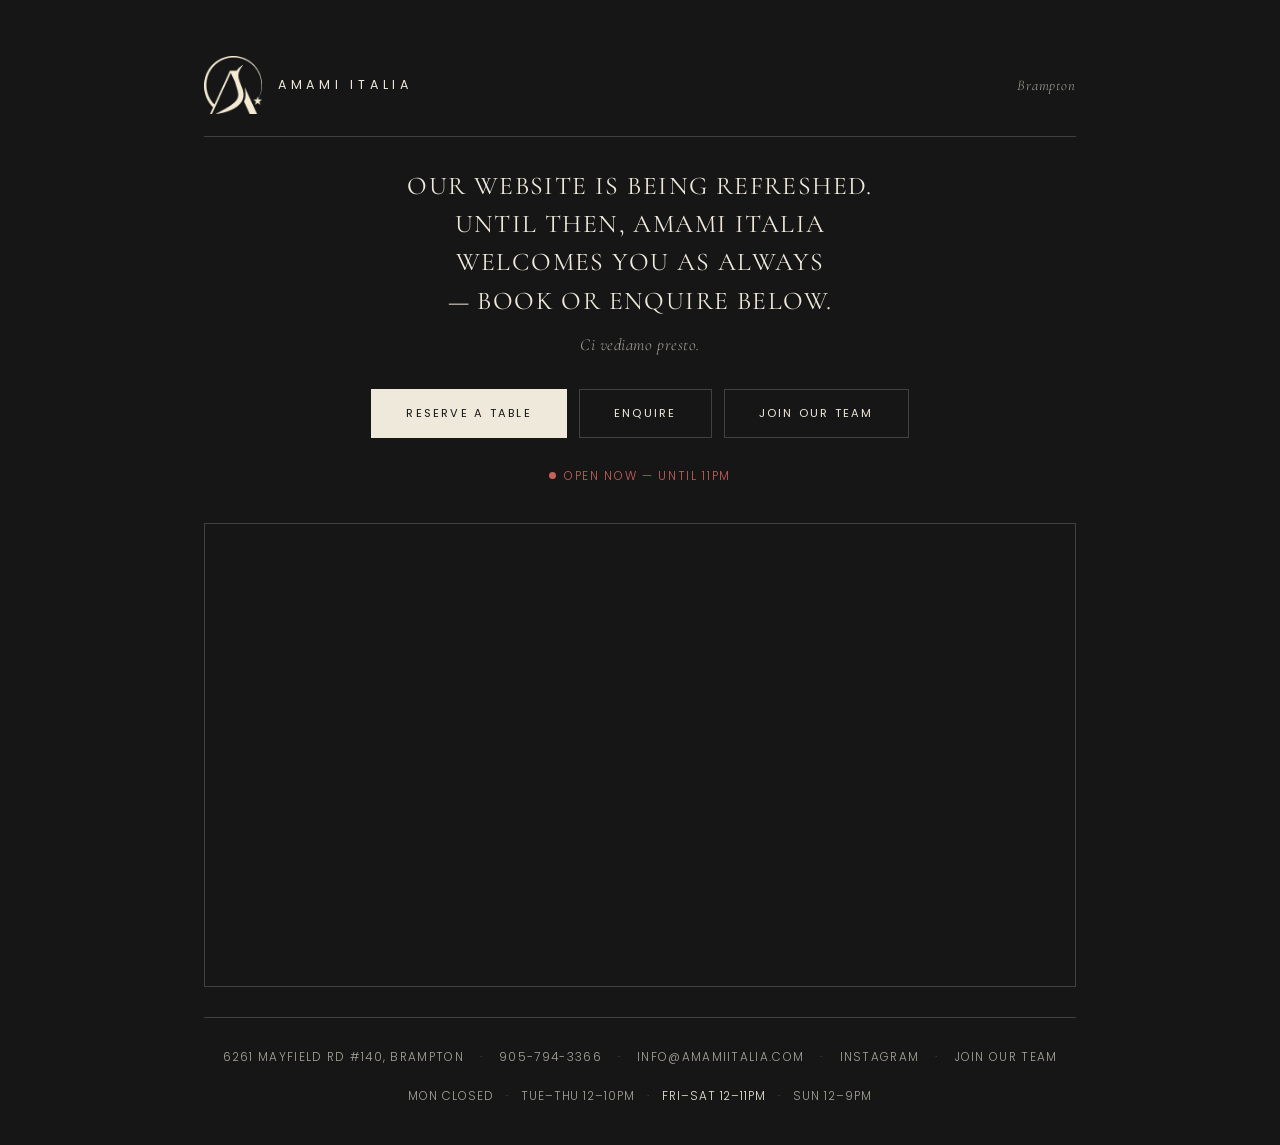
==== commit 4b4a0fbe: "Halve the mobile payload: self-hosted fonts, right-sized images Fonts - The four faces this page act" ====
--- a/index.html
+++ b/index.html
@@ -28,9 +28,8 @@
 
 <script type="application/ld+json">{"@context":"https://schema.org","@type":"Restaurant","name":"Amami Italia","url":"https://www.amamiitalia.com/","image":"https://www.amamiitalia.com/assets/og.png","description":"Tuscan restaurant, lounge & catering in Brampton.","telephone":"+1-905-794-3366","email":"info@amamiitalia.com","priceRange":"$$$","servesCuisine":["Italian","Tuscan"],"address":{"@type":"PostalAddress","streetAddress":"6261 Mayfield Rd, #140","addressLocality":"Brampton","addressRegion":"ON","postalCode":"L6P 0X9","addressCountry":"CA"},"openingHoursSpecification":[{"@type":"OpeningHoursSpecification","dayOfWeek":["Tuesday","Wednesday","Thursday"],"opens":"12:00","closes":"22:00"},{"@type":"OpeningHoursSpecification","dayOfWeek":["Friday","Saturday"],"opens":"12:00","closes":"23:00"},{"@type":"OpeningHoursSpecification","dayOfWeek":"Sunday","opens":"12:00","closes":"21:00"}],"acceptsReservations":"https://www.opentable.ca/restref/client/?rid=1470808&lang=en-CA&ot_source=Restaurant%20website","sameAs":["https://www.instagram.com/amamiitalia_official"]}</script>
 
-<link rel="preconnect" href="https://fonts.googleapis.com">
-<link rel="preconnect" href="https://fonts.gstatic.com" crossorigin>
-<link href="https://fonts.googleapis.com/css2?family=Cormorant+Garamond:ital,wght@0,300;0,400;0,500;1,300;1,400&family=Poppins:wght@300;400;500&display=swap" rel="stylesheet">
+<link rel="preload" as="font" type="font/woff2" href="assets/fonts/cormorant-garamond-latin-400-normal.woff2" crossorigin>
+<link rel="preload" as="font" type="font/woff2" href="assets/fonts/poppins-latin-400-normal.woff2" crossorigin>
 <link rel="stylesheet" href="assets/site.css">
 </head>
 <body>
@@ -39,10 +38,8 @@
 
 <main class="stage" id="main">
   <div class="lockup">
-    <picture>
-      <source srcset="assets/amami-mark.webp" type="image/webp">
-      <img class="mark" src="assets/amami-mark.png" alt="" width="1069" height="1057" fetchpriority="high" decoding="async">
-    </picture>
+    <img class="mark" src="assets/amami-mark-128.png" alt=""
+         width="128" height="127" fetchpriority="high" decoding="async">
     <p class="wordmark">AMAMI ITALIA</p>
     <p class="lockup__note">Brampton</p>
   </div>
@@ -127,8 +124,12 @@
 
   <figure class="scene">
     <picture>
-      <source srcset="assets/storefront.webp" type="image/webp">
-      <img src="assets/storefront.png" alt="Illustration of the Amami Italia dining room — the wine wall, the bar, and the team walking the floor" width="954" height="506" decoding="async">
+      <source type="image/webp"
+              srcset="assets/storefront-480.webp 480w,
+                      assets/storefront-720.webp 720w,
+                      assets/storefront-954.webp 954w"
+              sizes="(max-width: 560px) calc(100vw - 48px), (max-width: 968px) calc(100vw - 48px), 872px">
+      <img src="assets/storefront.png" alt="Illustration of the Amami Italia dining room — the wine wall, the bar, and the team walking the floor" width="954" height="506" loading="lazy" decoding="async">
     </picture>
   </figure>
 
--- a/assets/site.css
+++ b/assets/site.css
@@ -1,3 +1,32 @@
+/* ==========================================================================
+   Fonts — self-hosted
+   Only the four faces this page actually sets, latin subset, woff2 only.
+   Served from our own origin: no render-blocking hop to fonts.googleapis.com,
+   no second connection to fonts.gstatic.com, and nothing downloaded for
+   weights the page never uses. ~57KB total, cached a year by vercel.json.
+   ========================================================================== */
+
+@font-face{
+  font-family:"Cormorant Garamond";
+  font-style:normal; font-weight:400; font-display:swap;
+  src:url("fonts/cormorant-garamond-latin-400-normal.woff2") format("woff2");
+}
+@font-face{
+  font-family:"Cormorant Garamond";
+  font-style:italic; font-weight:300; font-display:swap;
+  src:url("fonts/cormorant-garamond-latin-300-italic.woff2") format("woff2");
+}
+@font-face{
+  font-family:"Poppins";
+  font-style:normal; font-weight:300; font-display:swap;
+  src:url("fonts/poppins-latin-300-normal.woff2") format("woff2");
+}
+@font-face{
+  font-family:"Poppins";
+  font-style:normal; font-weight:400; font-display:swap;
+  src:url("fonts/poppins-latin-400-normal.woff2") format("woff2");
+}
+
 /* ==========================================================================
    Amami Italia — shared styles
    Palette and type are taken from the brand deck:
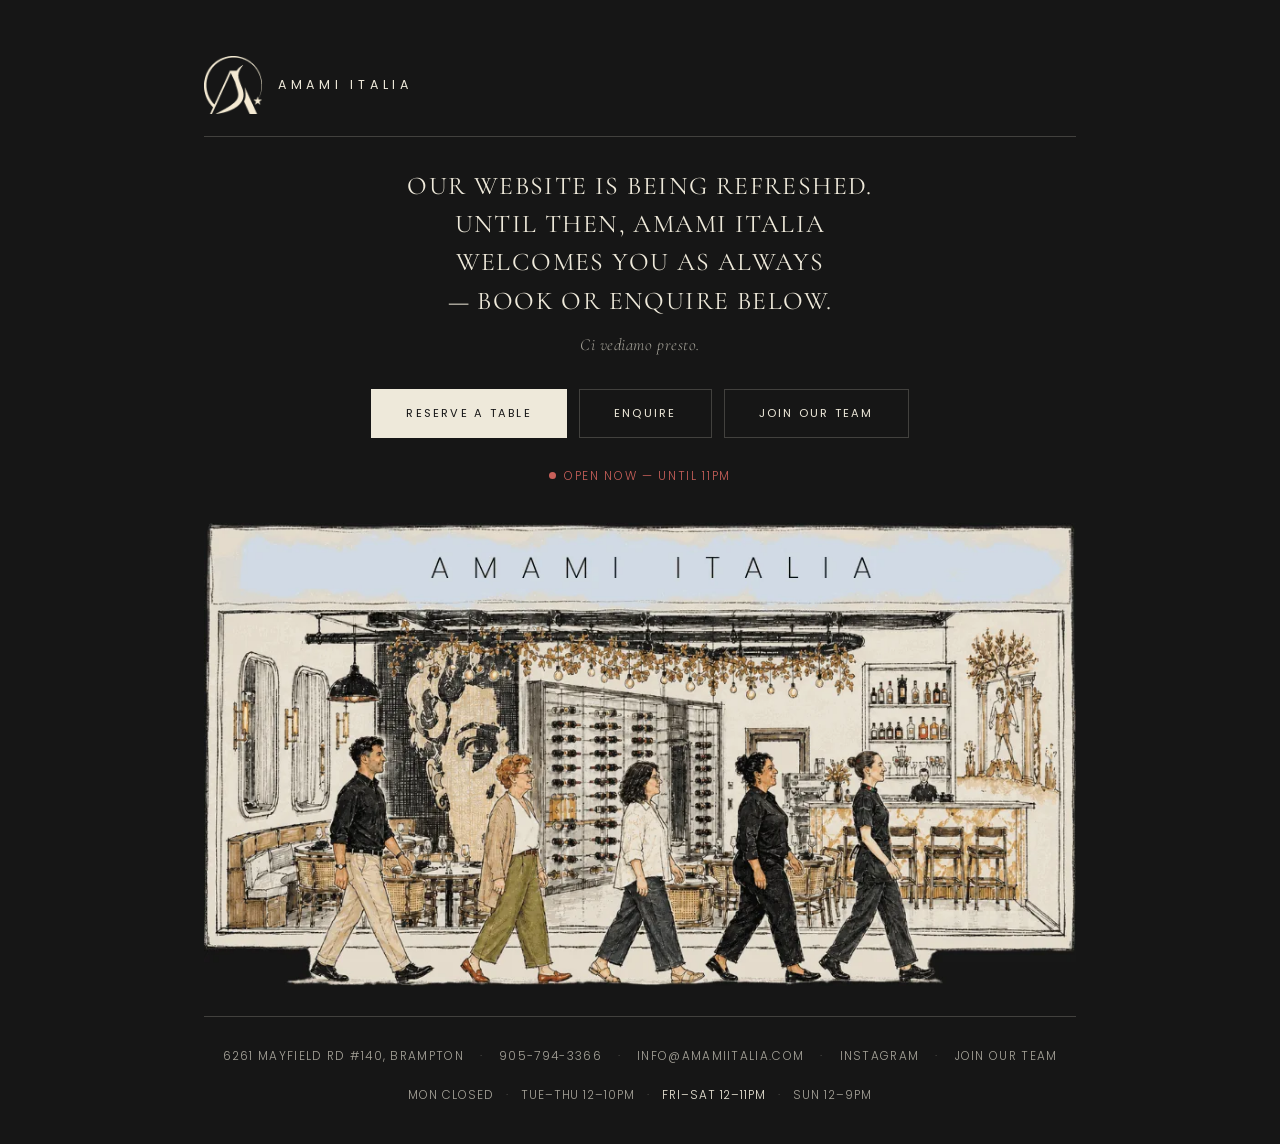
==== commit 01cab271: "Drop "Brampton" from the lockup; fix the illustration's transparent corners - The lockup is now just" ====
--- a/index.html
+++ b/index.html
@@ -41,7 +41,6 @@
     <img class="mark" src="assets/amami-mark-128.png" alt=""
          width="128" height="127" fetchpriority="high" decoding="async">
     <p class="wordmark">AMAMI ITALIA</p>
-    <p class="lockup__note">Brampton</p>
   </div>
 
   <h1 class="notice">Our website is being refreshed. Until then, Amami Italia welcomes you as always — book or enquire below.</h1>
--- a/assets/site.css
+++ b/assets/site.css
@@ -124,16 +124,6 @@
 .wordmark a{ color:inherit; text-decoration:none; }
 .wordmark a:focus-visible{ outline:2px solid var(--accent); outline-offset:6px; }
 
-/* A quiet right-hand note on the same rule — city, or a status word. */
-.lockup__note{
-  margin:0 0 0 auto;
-  font-family:var(--display);
-  font-style:italic;
-  font-weight:300;
-  font-size:.92rem;
-  letter-spacing:.06em;
-  color:var(--ink-soft);
-}
 
 /* A quiet label under the wordmark, e.g. "Careers" */
 .eyebrow{
@@ -234,12 +224,10 @@
 
 /* ---- the room ---- */
 .scene{ margin:8px 0 0; width:100%; }
-/* The illustration carries its own cream ground, so on charcoal it reads as a
-   lit picture on a dark wall — the hairline keeps that edge deliberate. */
-.scene img{
-  display:block; width:100%; max-width:100%; height:auto;
-  border:1px solid var(--rule);
-}
+/* The artwork's corners are transparent, so a border would draw a rectangle
+   the illustration does not fill. Left unframed, those corners fall away into
+   the page and the room reads as lit against the dark. */
+.scene img{ display:block; width:100%; max-width:100%; height:auto; }
 
 /* ---- roles (careers) ---- */
 .roles{
@@ -328,7 +316,6 @@
 
   .lockup{ gap:12px; padding-bottom:18px; }
   .wordmark{ font-size:.66rem; letter-spacing:.3em; }
-  .lockup__note{ font-size:.82rem; }
 
   /* Stack the actions full-width so each is an easy, unambiguous tap. */
   .actions{ flex-direction:column; align-items:stretch; gap:10px; max-width:340px; }
